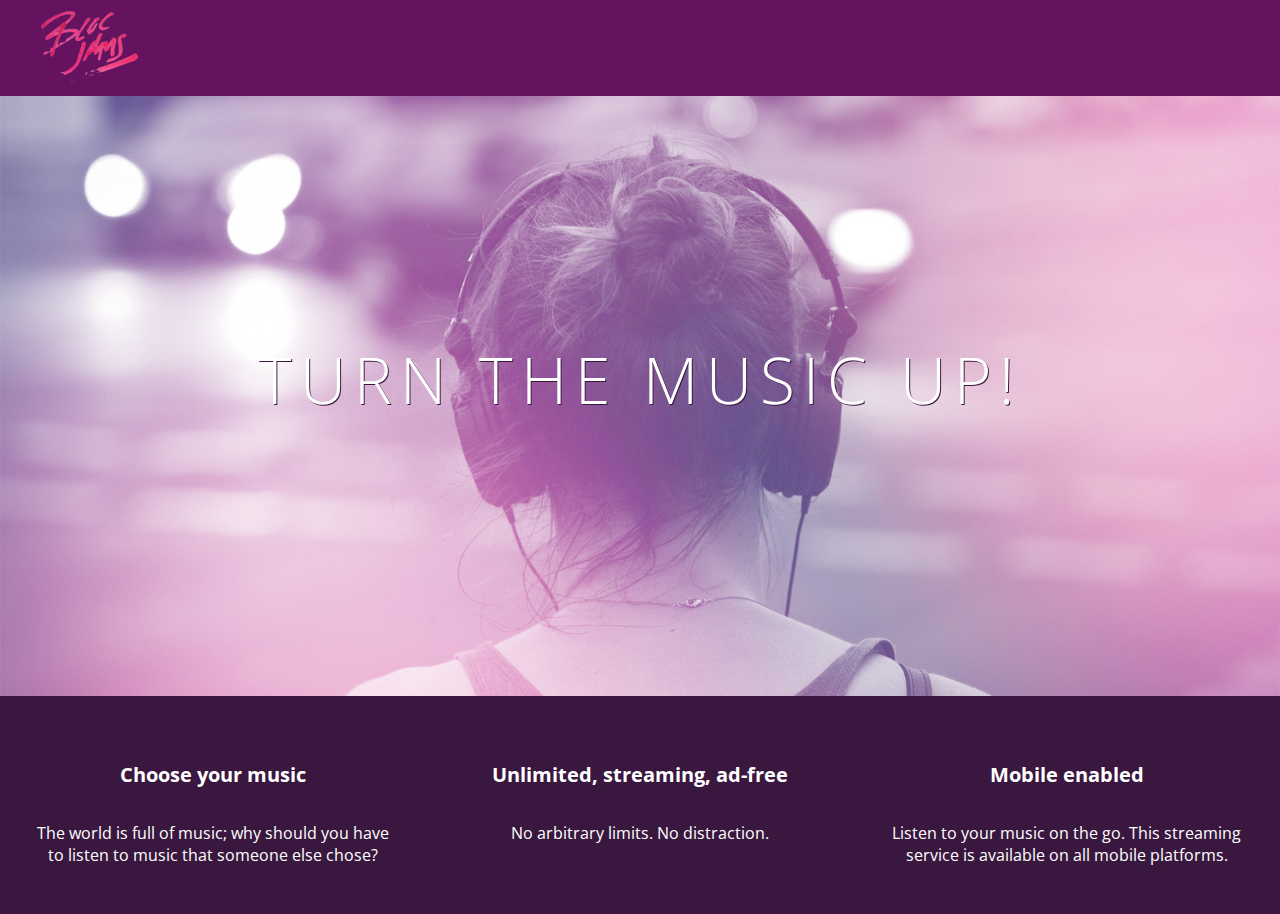
==== index.html @ 804c0aae "checkpoint 2.3 completed" ====
<!DOCTYPE html>
<html>
    <head>
        <title>Bloc Jams</title>
        <link rel="stylesheet" href="styles/normalize.css" type="text/css">
        <link rel="stylesheet" type="text/css" href="http://fonts.googleapis.com/css?family=Open+Sans:400,800,600,700,300">
        <link rel="stylesheet" type="text/css" href="http://code.ionicframework.com/ionicons/2.0.1/css/ionicons.min.css">
        <link rel="stylesheet" type="text/css" href="styles/main.css">
    </head>
    <body class="landing">
        <nav class="navbar"> <!--navigation bar-->
            <img src="assets/images/bloc_jams_logo.png" alt="bloc-jams-logo" class="logo">
        </nav>
        <section class="hero-content"> <!--hero content-->
            <h1 class="hero-title">Turn the music up!</h1>
        </section>
        <section class="selling-points"> <!--selling points-->
            <div class="point">
                <span class="ion-music-note"></span>
                <h5 class="point-title">Choose your music</h5>
                <p class="point-description">The world is full of music; why should you have to listen to music that someone else chose?</p>
            </div>
            <div class="point">
                <span class="ion-radio-waves"></span>
                <h5 class="point-title">Unlimited, streaming, ad-free</h5>
                <p class="point-description">No arbitrary limits. No distraction.</p>
            </div>
            <div class="point">
                <span class="ion-iphone"></span>
                <h5 class="point-title">Mobile enabled</h5>
                <p class="point-description">Listen to your music on the go. This streaming service is available on all mobile platforms.</p>
            </div>
        </section>
    </body>
</html>
---- styles/main.css ----
html {
     height: 100%; /* makes sure our HTML takes up 100% of the browser window */
     font-size: 100%;
 }
 
 body {
     font-family: 'Open Sans'; /* sets our font to the "Open Sans" typeface */
     color: white;             /* sets the text color to white */
     min-height: 100%;         /* says the height of the body must be, at minimum, 100% of the window */
 }
 
 body.landing {
     background-color: rgb(58,23,63); /* sets the background color to an RGB value (see below) */
 }

 .navbar {
     padding: 0.5rem;
     background-color: rgb(101,18,95);
 }
 
 .navbar .logo {
     position: relative; /* positioning will be explained in a resource */
     left: 2rem;
 }
 .hero-content {
     position: relative; /* positioning will be explained in a resource */
     min-height: 600px;  /* hero content element must be _at least_ 600 pixels */
     background-image: url(../assets/images/bloc_jams_bg.jpg);
     background-repeat: no-repeat;
     background-position: center center;
     background-size: cover;
 }

 .hero-content .hero-title {
     position: absolute;             /* positioning will be explained in a resource */
     top: 40%;                       /* positioning will be explained in a resource */
     -webkit-transform: translateY(-50%);
     -moz-transform: translateY(-50%);
     -ms-transform: translateY(-50%);
     transform: translateY(-50%);
     width: 100%;                    /* makes sure the title inhabits the full width of its container */
     text-align: center;             /* aligns text in the horizontal center of the element */
     font-size: 4rem;                /* specifies the size of the font in root em units */
     font-weight: 300;               /* makes the font thinner or lighter weight */
     text-transform: uppercase;      /* transforms the text to be all uppercase lettering */
     letter-spacing: 0.5rem;         /* puts 0.5 root ems worth of space between each letter */
     text-shadow: 1px 1px 0px rgb(58,23,63); /* creates a shadow underneath the text for readability over the image */
 }

 .selling-points {
     position: relative;
     display: table;
     width: 100%;
     -webkit-box-sizing: border-box;
     -moz-box-sizing: border-box;
     box-sizing: border-box; /* we'll explain this in a resource */
 }
 
 .point {
     display: table-cell;
     position: relative;
     width: 33.3%;
     padding: 2rem;
     text-align: center;
 }
 
 .point .point-title {
     font-size: 1.25rem;
 }
 
 .ion-music-note,
 .ion-radio-waves,
 .ion-iphone {
     color: rgb(233,50,117);
     font-size: 5rem;
 }
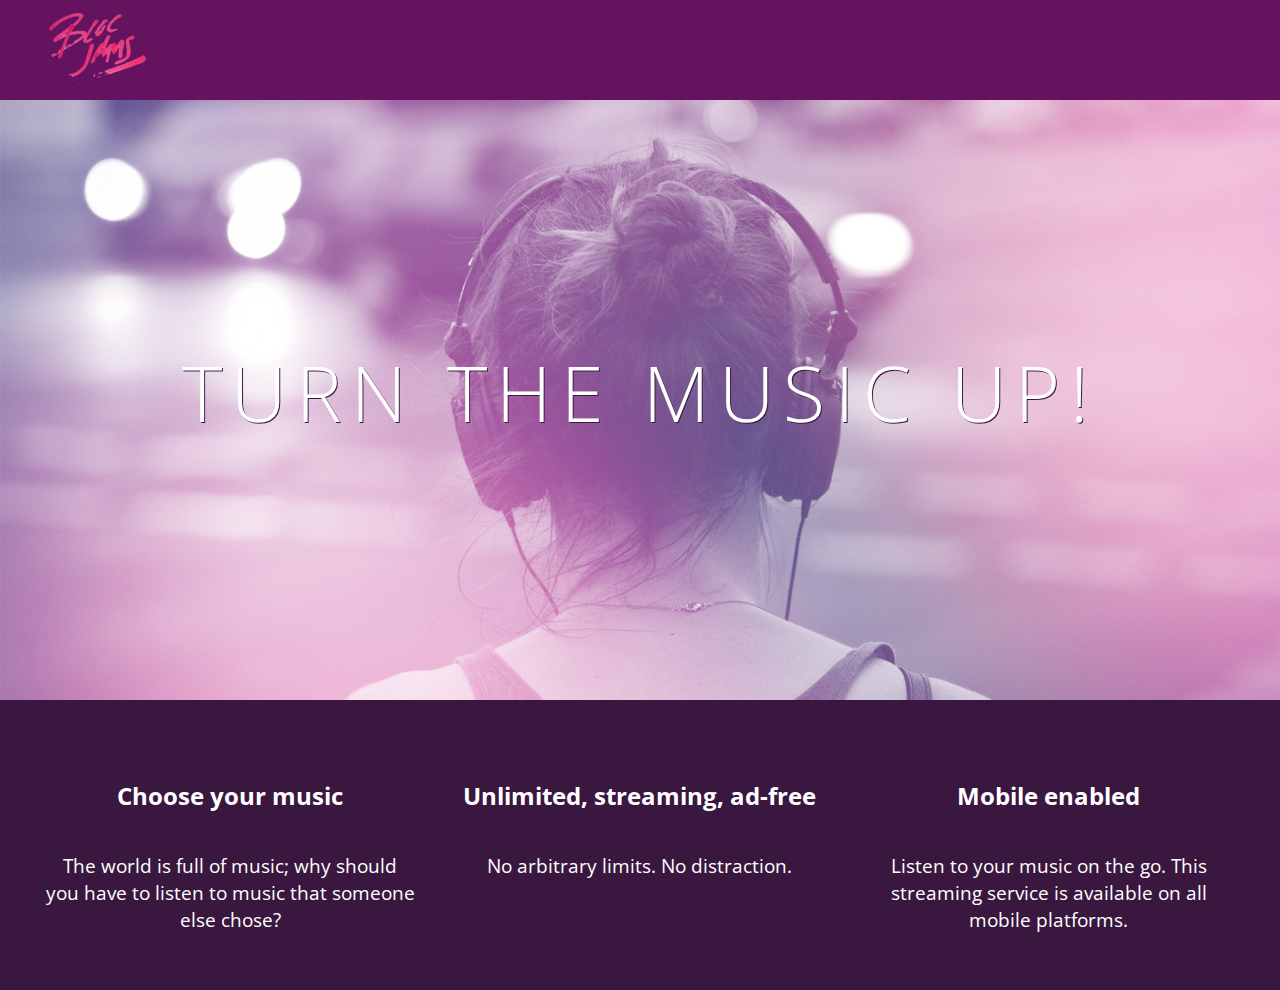
==== commit 0905fb5f: "checkpoint 2.4 completed" ====
--- a/index.html
+++ b/index.html
@@ -2,6 +2,8 @@
 <html>
     <head>
         <title>Bloc Jams</title>
+        <link rel="stylesheet" href="styles/landing.css" type="text/css"> 
+        <meta name="viewport" content="width=device-width, initial-scale=1">
         <link rel="stylesheet" href="styles/normalize.css" type="text/css">
         <link rel="stylesheet" type="text/css" href="http://fonts.googleapis.com/css?family=Open+Sans:400,800,600,700,300">
         <link rel="stylesheet" type="text/css" href="http://code.ionicframework.com/ionicons/2.0.1/css/ionicons.min.css">
@@ -14,18 +16,18 @@
         <section class="hero-content"> <!--hero content-->
             <h1 class="hero-title">Turn the music up!</h1>
         </section>
-        <section class="selling-points"> <!--selling points-->
-            <div class="point">
+        <section class="selling-points container"> <!--selling points-->
+            <div class="point column third">
                 <span class="ion-music-note"></span>
                 <h5 class="point-title">Choose your music</h5>
                 <p class="point-description">The world is full of music; why should you have to listen to music that someone else chose?</p>
             </div>
-            <div class="point">
+            <div class="point column third">
                 <span class="ion-radio-waves"></span>
                 <h5 class="point-title">Unlimited, streaming, ad-free</h5>
                 <p class="point-description">No arbitrary limits. No distraction.</p>
             </div>
-            <div class="point">
+            <div class="point column third">
                 <span class="ion-iphone"></span>
                 <h5 class="point-title">Mobile enabled</h5>
                 <p class="point-description">Listen to your music on the go. This streaming service is available on all mobile platforms.</p>
--- a/styles/landing.css
+++ b/styles/landing.css
@@ -0,0 +1,49 @@
+ body.landing {
+     background-color: rgb(58,23,63); /* sets the background color to an RGB value (see below) */
+ }
+
+ .hero-content {
+     position: relative; /* positioning will be explained in a resource */
+     min-height: 600px;  /* hero content element must be _at least_ 600 pixels */
+     background-image: url(../assets/images/bloc_jams_bg.jpg);
+     background-repeat: no-repeat;
+     background-position: center center;
+     background-size: cover;
+ }
+
+ .hero-content .hero-title {
+     position: absolute;             /* positioning will be explained in a resource */
+     top: 40%;                       /* positioning will be explained in a resource */
+     -webkit-transform: translateY(-50%);
+     -moz-transform: translateY(-50%);
+     -ms-transform: translateY(-50%);
+     transform: translateY(-50%);
+     width: 100%;                    /* makes sure the title inhabits the full width of its container */
+     text-align: center;             /* aligns text in the horizontal center of the element */
+     font-size: 4rem;                /* specifies the size of the font in root em units */
+     font-weight: 300;               /* makes the font thinner or lighter weight */
+     text-transform: uppercase;      /* transforms the text to be all uppercase lettering */
+     letter-spacing: 0.5rem;         /* puts 0.5 root ems worth of space between each letter */
+     text-shadow: 1px 1px 0px rgb(58,23,63); /* creates a shadow underneath the text for readability over the image */
+ }
+
+ .selling-points {
+     position: relative;
+ }
+ 
+ .point {
+     position: relative;
+     padding: 2rem;
+     text-align: center;
+ }
+
+ .point .point-title {
+     font-size: 1.25rem;
+ }
+ 
+ .ion-music-note,
+ .ion-radio-waves,
+ .ion-iphone {
+     color: rgb(233,50,117);
+     font-size: 5rem;
+ }--- a/styles/main.css
+++ b/styles/main.css
@@ -1,4 +1,10 @@
- html {
+ *, *::before, *::after {
+     -moz-box-sizing: border-box;
+     -webkit-box-sizing: border-box;
+     box-sizing: border-box;
+ }
+
+html {
      height: 100%; /* makes sure our HTML takes up 100% of the browser window */
      font-size: 100%;
  }
@@ -7,10 +13,6 @@
      font-family: 'Open Sans'; /* sets our font to the "Open Sans" typeface */
      color: white;             /* sets the text color to white */
      min-height: 100%;         /* says the height of the body must be, at minimum, 100% of the window */
- }
- 
- body.landing {
-     background-color: rgb(58,23,63); /* sets the background color to an RGB value (see below) */
  }
 
  .navbar {
@@ -22,55 +24,30 @@
      position: relative; /* positioning will be explained in a resource */
      left: 2rem;
  }
- .hero-content {
-     position: relative; /* positioning will be explained in a resource */
-     min-height: 600px;  /* hero content element must be _at least_ 600 pixels */
-     background-image: url(../assets/images/bloc_jams_bg.jpg);
-     background-repeat: no-repeat;
-     background-position: center center;
-     background-size: cover;
+
+ 
+@media (min-width: 640px) {
+    html {font-size: 112%;}
+    
+     .column {
+         float: left;
+         padding-left: 1rem;
+         padding-right: 1rem;
+     }    
+     .column.full { width: 100%; }
+     .column.two-thirds { width: 66.7%; }
+     .column.half { width: 50%; }
+     .column.third { width: 33.3%; }
+     .column.fourth { width: 25%; }
+     .column.flow-opposite { float: right; }      
+}
+
+@media (min-width: 1024px) {
+    html {font-size: 120%;}
+}
+
+ .container {
+     margin: 0 auto;
+     max-width: 64rem;
  }
-
- .hero-content .hero-title {
-     position: absolute;             /* positioning will be explained in a resource */
-     top: 40%;                       /* positioning will be explained in a resource */
-     -webkit-transform: translateY(-50%);
-     -moz-transform: translateY(-50%);
-     -ms-transform: translateY(-50%);
-     transform: translateY(-50%);
-     width: 100%;                    /* makes sure the title inhabits the full width of its container */
-     text-align: center;             /* aligns text in the horizontal center of the element */
-     font-size: 4rem;                /* specifies the size of the font in root em units */
-     font-weight: 300;               /* makes the font thinner or lighter weight */
-     text-transform: uppercase;      /* transforms the text to be all uppercase lettering */
-     letter-spacing: 0.5rem;         /* puts 0.5 root ems worth of space between each letter */
-     text-shadow: 1px 1px 0px rgb(58,23,63); /* creates a shadow underneath the text for readability over the image */
- }
-
- .selling-points {
-     position: relative;
-     display: table;
-     width: 100%;
-     -webkit-box-sizing: border-box;
-     -moz-box-sizing: border-box;
-     box-sizing: border-box; /* we'll explain this in a resource */
- }
- 
- .point {
-     display: table-cell;
-     position: relative;
-     width: 33.3%;
-     padding: 2rem;
-     text-align: center;
- }
- 
- .point .point-title {
-     font-size: 1.25rem;
- }
- 
- .ion-music-note,
- .ion-radio-waves,
- .ion-iphone {
-     color: rgb(233,50,117);
-     font-size: 5rem;
- }+    
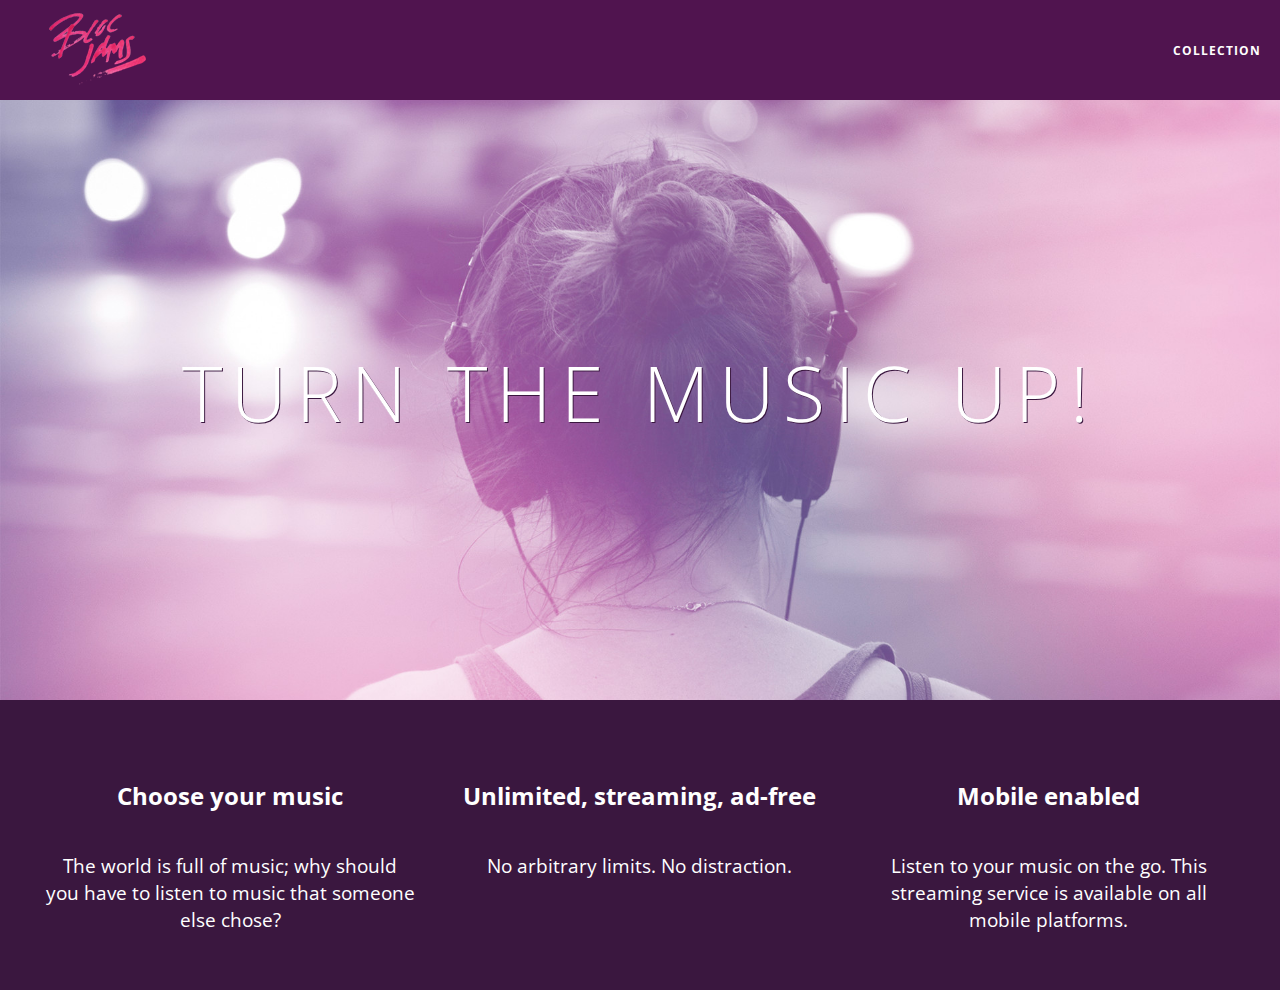
==== commit 8ce9993d: "checkpoint 2.5 completed" ====
--- a/index.html
+++ b/index.html
@@ -11,12 +11,17 @@
     </head>
     <body class="landing">
         <nav class="navbar"> <!--navigation bar-->
-            <img src="assets/images/bloc_jams_logo.png" alt="bloc-jams-logo" class="logo">
+            <a href="index.html" class="logo">
+                <img src="assets/images/bloc_jams_logo.png" alt="bloc-jams-logo">
+            </a>
+            <div class="links-container">
+                <a href="collection.html" class="navbar-link">collection</a>
+            </div>
         </nav>
         <section class="hero-content"> <!--hero content-->
             <h1 class="hero-title">Turn the music up!</h1>
         </section>
-        <section class="selling-points container"> <!--selling points-->
+        <section class="selling-points container clearfix"> <!--selling points-->
             <div class="point column third">
                 <span class="ion-music-note"></span>
                 <h5 class="point-title">Choose your music</h5>
--- a/styles/main.css
+++ b/styles/main.css
@@ -16,15 +16,47 @@
  }
 
  .navbar {
+     position: relative;
      padding: 0.5rem;
-     background-color: rgb(101,18,95);
+     background-color: rgba(101,18,95,0.5);
+     z-index: 1;
  }
  
  .navbar .logo {
      position: relative; /* positioning will be explained in a resource */
      left: 2rem;
+     cursor: pointer;
  }
 
+.navbar .links-container {
+    display: table;
+    position: absolute;
+    top: 0;
+    right: 0;
+    height: 100px;
+    color: white;
+    text-decoration: none;
+}
+
+.links-container .navbar-link {
+    display: table-cell;
+    position: relative;
+    height: 100%;
+    padding-right: 1rem;
+    padding-left: 1rem;
+    vertical-align: middle;
+    color:white;
+    font-size: 0.625rem;
+    letter-spacing: 0.05rem;
+    font-weight: 700;
+    text-transform: uppercase;
+    text-decoration: none;
+    cursor: pointer;
+}
+
+.links-container .navbar-link:hover {
+    color: rgb(233,50,117);
+}
  
 @media (min-width: 640px) {
     html {font-size: 112%;}
@@ -51,3 +83,12 @@
      max-width: 64rem;
  }
     
+.clearfix::before,
+.clearfix::after {
+   content: " ";
+   display: table;
+}
+
+.clearfix::after {
+   clear: both;
+}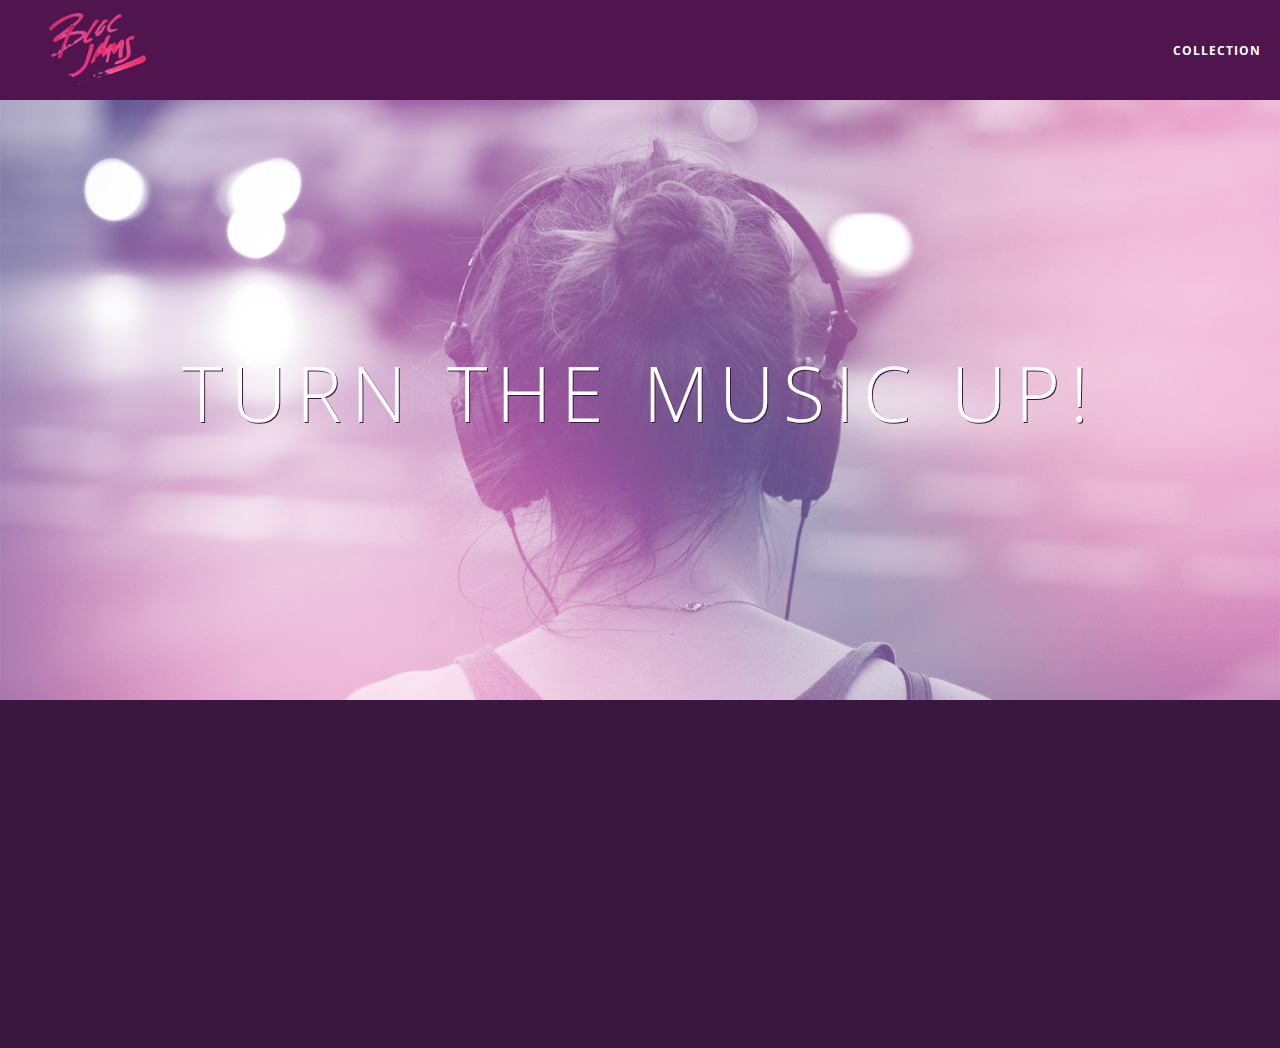
==== commit 450707b5: "checkpoint 2.8 completed" ====
--- a/index.html
+++ b/index.html
@@ -38,5 +38,6 @@
                 <p class="point-description">Listen to your music on the go. This streaming service is available on all mobile platforms.</p>
             </div>
         </section>
+        <script src="scripts/landing.js"></script>
     </body>
 </html>
--- a/styles/landing.css
+++ b/styles/landing.css
@@ -35,6 +35,16 @@
      position: relative;
      padding: 2rem;
      text-align: center;
+     opacity: 0;
+     -webkit-transform: scaleX(0.9) translateY(3rem);
+     -moz-transform: scaleX(0.9) translateY(3rem);
+     transform: scaleX(0.9) translateY(3rem);
+     -webkit-transition: all 0.25s ease-in-out;
+     -moz-transition: all 0.25s ease-in-out;
+     transition: all 0.25s ease-in-out;
+     -webkit-transition-delay: 0.2s;
+     -moz-transition-delay: 0.2s;
+     transition-delay: 0.2s;     
  }
 
  .point .point-title {
--- a/styles/main.css
+++ b/styles/main.css
@@ -57,6 +57,11 @@
 .links-container .navbar-link:hover {
     color: rgb(233,50,117);
 }
+
+.links-container .navbar-link:active {
+    background-color: white;
+    color: rgb(233,50,117);
+}
  
 @media (min-width: 640px) {
     html {font-size: 112%;}
@@ -91,4 +96,8 @@
 
 .clearfix::after {
    clear: both;
-}+}
+
+ .container.narrow {
+     max-width: 56rem;
+ }